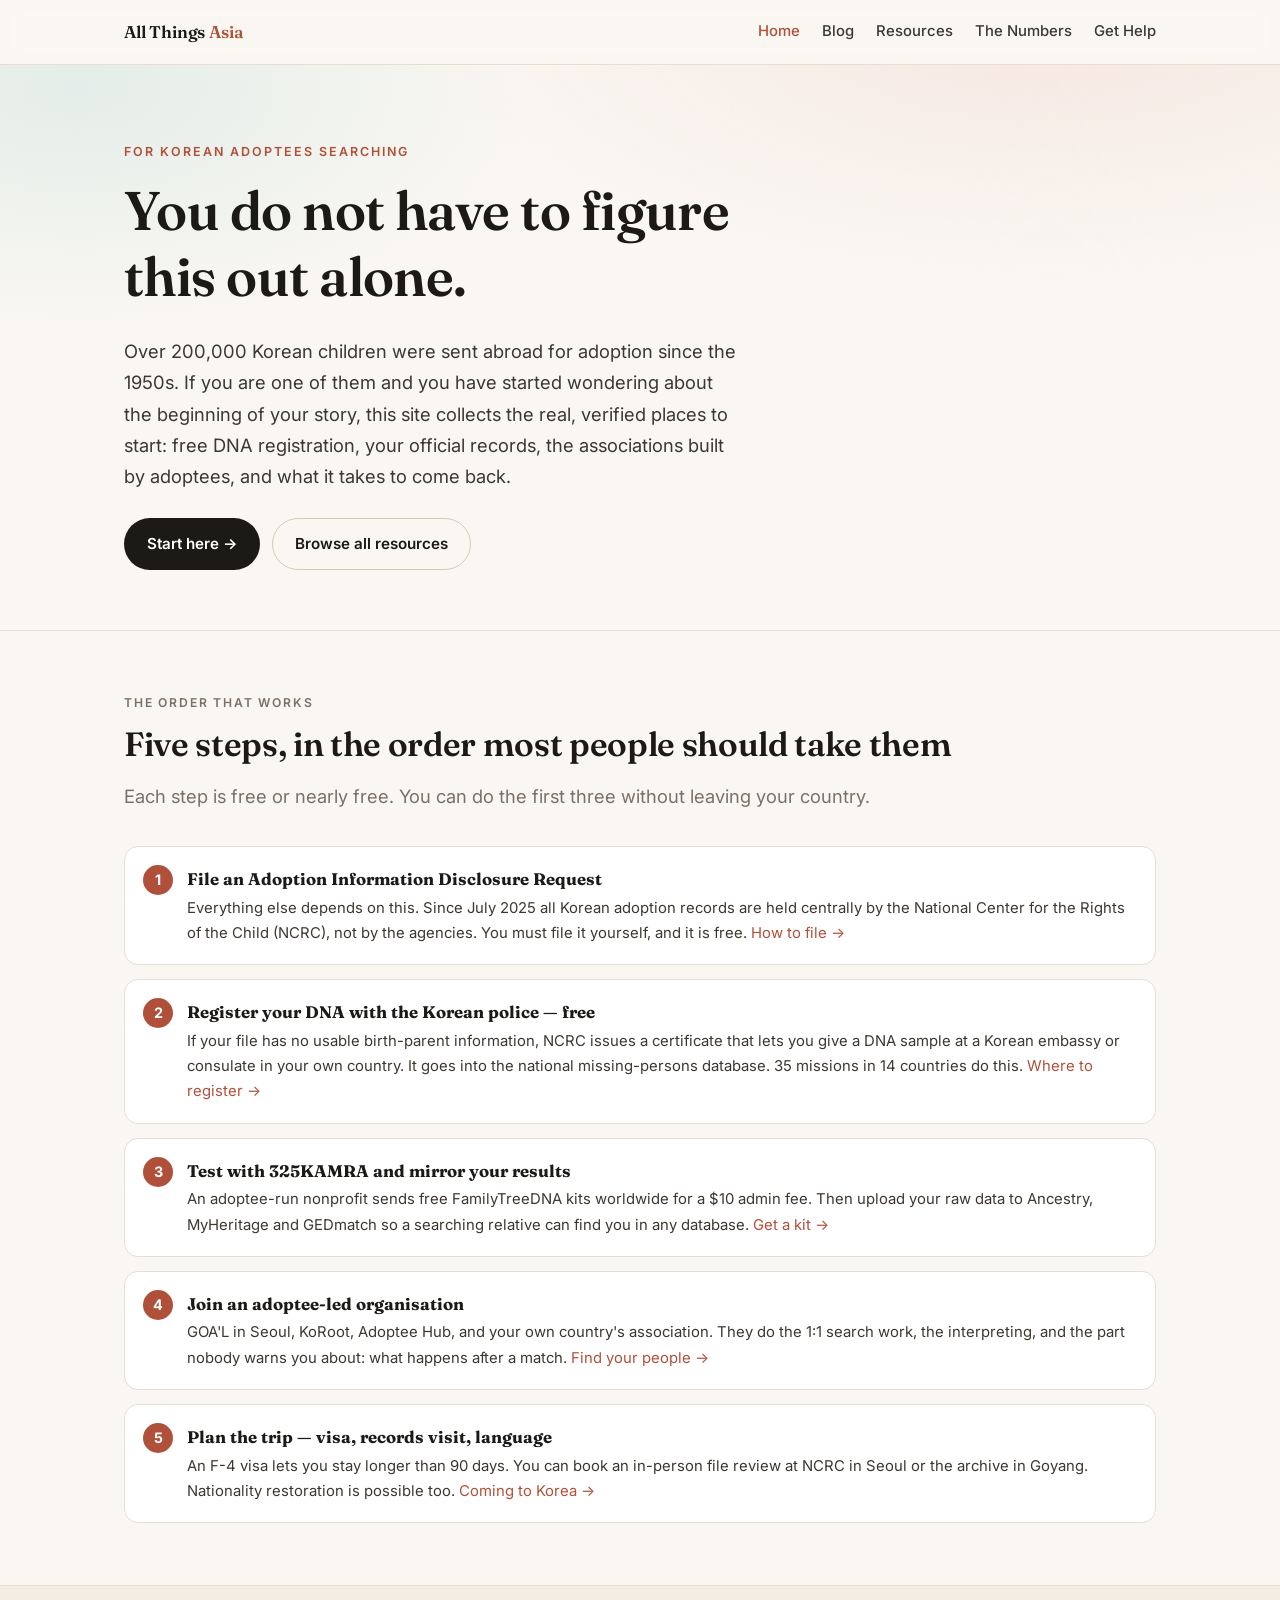
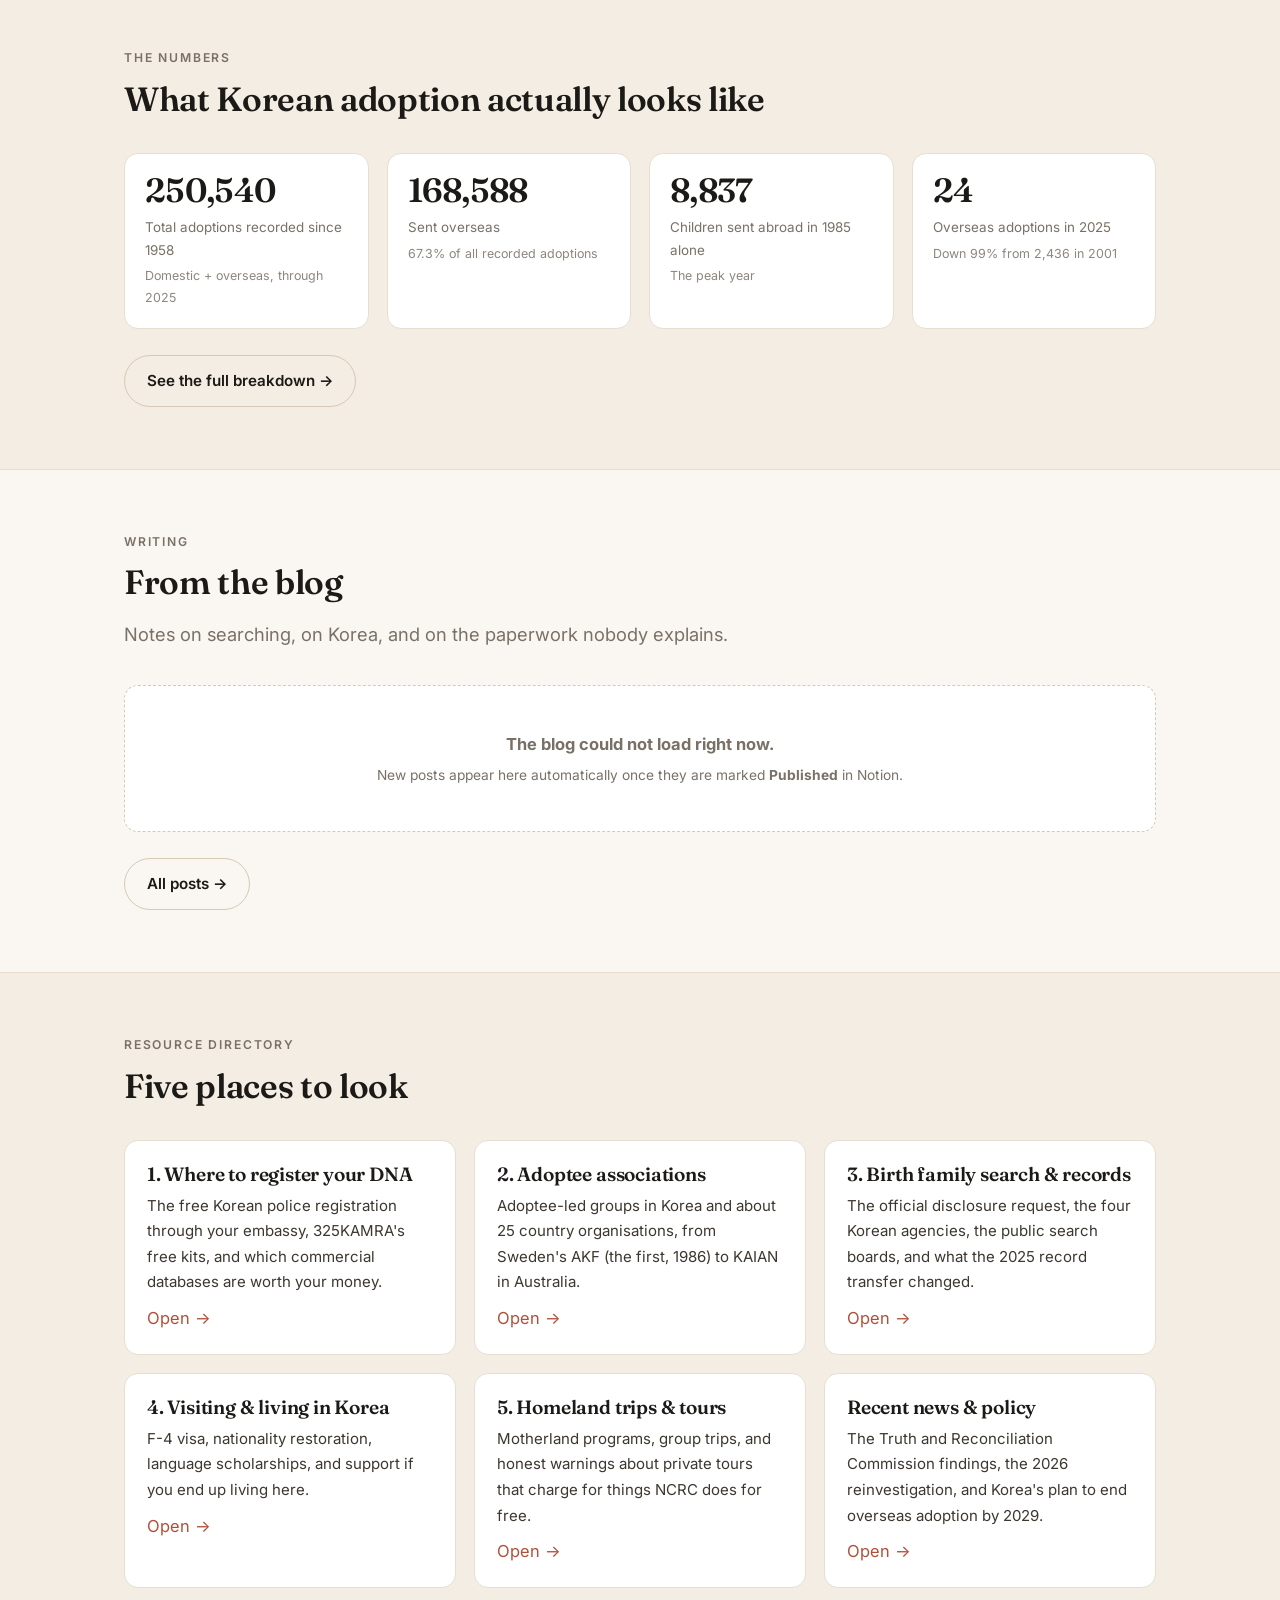
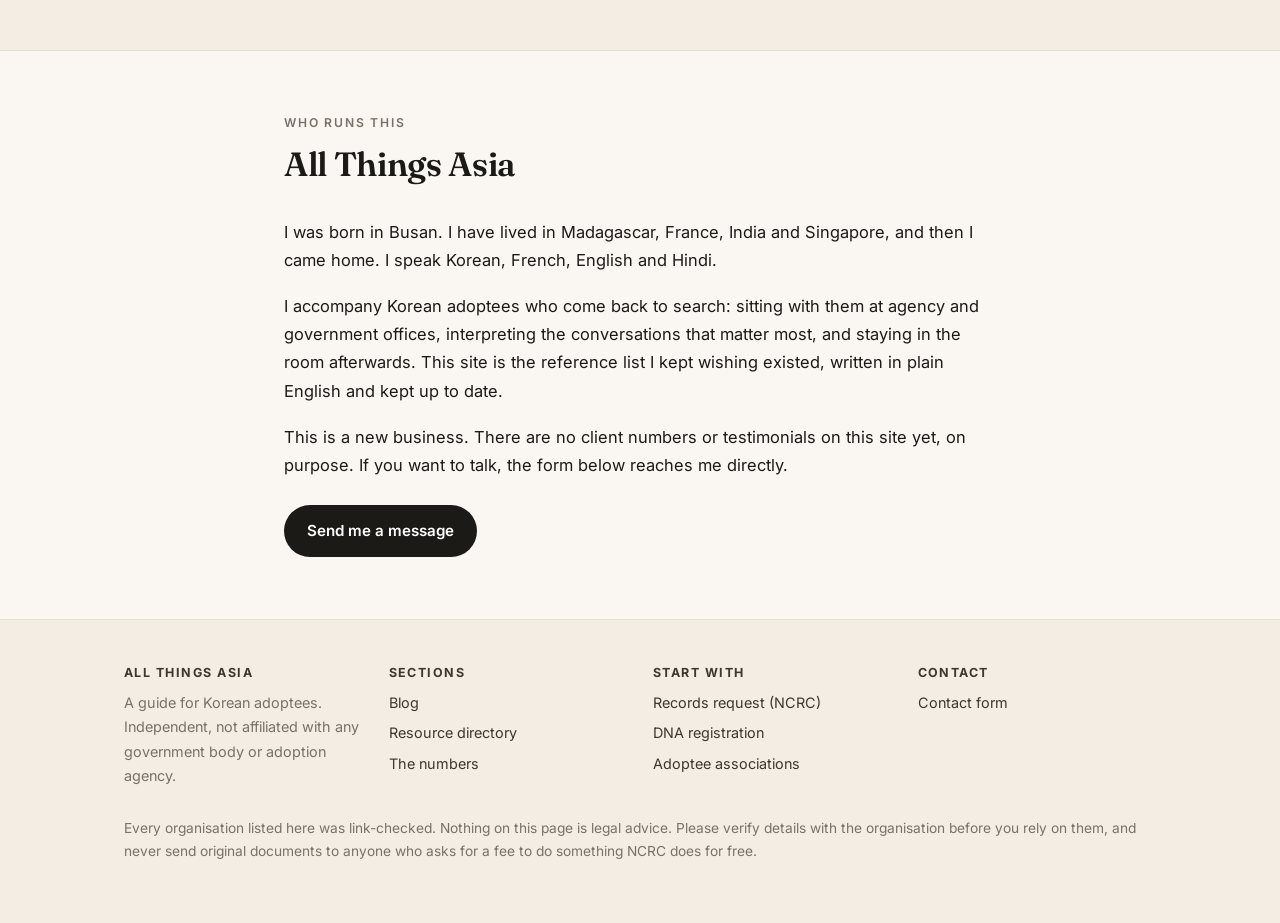
==== index.html @ e03f9c7b "All Things Asia: Notion-powered blog, resource directory, adoption statistics" ====
<!doctype html>
<html lang="en">
<head>
<meta charset="utf-8">
<meta name="viewport" content="width=device-width,initial-scale=1">
<title>All Things Asia — A Guide for Korean Adoptees</title>
<meta name="description" content="A practical, plain-English guide for Korean adoptees: where to register your DNA, which adoptee associations to join, how to request your adoption records, and what the numbers actually say.">
<meta property="og:title" content="All Things Asia — A Guide for Korean Adoptees">
<meta property="og:description" content="Where to register your DNA, adoptee associations worldwide, official records requests, and life in Korea.">
<meta property="og:type" content="website">
<link rel="preconnect" href="https://fonts.googleapis.com">
<link rel="preconnect" href="https://fonts.gstatic.com" crossorigin>
<link href="https://fonts.googleapis.com/css2?family=Fraunces:opsz,wght@9..144,400;9..144,600&family=Inter:wght@400;500;600;700&display=swap" rel="stylesheet">
<link rel="stylesheet" href="assets/site.css">
</head>
<body>

<header class="site">
  <div class="wrap bar">
    <a class="brand" href="index.html">All Things <span>Asia</span></a>
    <nav class="main">
      <a href="index.html" class="on">Home</a>
      <a href="blog.html">Blog</a>
      <a href="resources.html">Resources</a>
      <a href="stats.html">The Numbers</a>
      <a href="resources.html#help">Get Help</a>
    </nav>
  </div>
</header>

<div class="hero">
  <div class="wrap">
    <div class="kicker">For Korean adoptees searching</div>
    <h1>You do not have to figure<br>this out alone.</h1>
    <p class="lede">Over 200,000 Korean children were sent abroad for adoption since the 1950s. If you are one of them and you have started wondering about the beginning of your story, this site collects the real, verified places to start: free DNA registration, your official records, the associations built by adoptees, and what it takes to come back.</p>
    <div class="cta">
      <a class="btn btn-p" href="#start">Start here &rarr;</a>
      <a class="btn btn-s" href="resources.html">Browse all resources</a>
    </div>
  </div>
</div>

<section id="start">
  <div class="wrap">
    <div class="sechead">
      <div class="kicker">The order that works</div>
      <h2>Five steps, in the order most people should take them</h2>
      <p class="lede muted">Each step is free or nearly free. You can do the first three without leaving your country.</p>
    </div>
    <ol class="steps">
      <li>
        <b>File an Adoption Information Disclosure Request</b>
        <p>Everything else depends on this. Since July 2025 all Korean adoption records are held centrally by the National Center for the Rights of the Child (NCRC), not by the agencies. You must file it yourself, and it is free. <a href="resources.html#records">How to file &rarr;</a></p>
      </li>
      <li>
        <b>Register your DNA with the Korean police &mdash; free</b>
        <p>If your file has no usable birth-parent information, NCRC issues a certificate that lets you give a DNA sample at a Korean embassy or consulate in your own country. It goes into the national missing-persons database. 35 missions in 14 countries do this. <a href="resources.html#dna">Where to register &rarr;</a></p>
      </li>
      <li>
        <b>Test with 325KAMRA and mirror your results</b>
        <p>An adoptee-run nonprofit sends free FamilyTreeDNA kits worldwide for a $10 admin fee. Then upload your raw data to Ancestry, MyHeritage and GEDmatch so a searching relative can find you in any database. <a href="resources.html#dna">Get a kit &rarr;</a></p>
      </li>
      <li>
        <b>Join an adoptee-led organisation</b>
        <p>GOA'L in Seoul, KoRoot, Adoptee Hub, and your own country's association. They do the 1:1 search work, the interpreting, and the part nobody warns you about: what happens after a match. <a href="resources.html#orgs">Find your people &rarr;</a></p>
      </li>
      <li>
        <b>Plan the trip &mdash; visa, records visit, language</b>
        <p>An F-4 visa lets you stay longer than 90 days. You can book an in-person file review at NCRC in Seoul or the archive in Goyang. Nationality restoration is possible too. <a href="resources.html#korea">Coming to Korea &rarr;</a></p>
      </li>
    </ol>
  </div>
</section>

<section class="alt">
  <div class="wrap">
    <div class="sechead">
      <div class="kicker">The numbers</div>
      <h2>What Korean adoption actually looks like</h2>
    </div>
    <div class="grid g4">
      <div class="stat"><div class="n">250,540</div><div class="l">Total adoptions recorded since 1958</div><div class="s">Domestic + overseas, through 2025</div></div>
      <div class="stat"><div class="n">168,588</div><div class="l">Sent overseas</div><div class="s">67.3% of all recorded adoptions</div></div>
      <div class="stat"><div class="n">8,837</div><div class="l">Children sent abroad in 1985 alone</div><div class="s">The peak year</div></div>
      <div class="stat"><div class="n">24</div><div class="l">Overseas adoptions in 2025</div><div class="s">Down 99% from 2,436 in 2001</div></div>
    </div>
    <div class="cta"><a class="btn btn-s" href="stats.html">See the full breakdown &rarr;</a></div>
  </div>
</section>

<section>
  <div class="wrap">
    <div class="sechead">
      <div class="kicker">Writing</div>
      <h2>From the blog</h2>
      <p class="lede muted">Notes on searching, on Korea, and on the paperwork nobody explains.</p>
    </div>
    <div id="latest" class="posts">
      <div class="post-card"><div class="body"><div class="skel" style="width:40%"></div><div class="skel" style="width:90%;height:22px"></div><div class="skel" style="width:100%"></div><div class="skel" style="width:70%"></div></div></div>
      <div class="post-card"><div class="body"><div class="skel" style="width:40%"></div><div class="skel" style="width:90%;height:22px"></div><div class="skel" style="width:100%"></div><div class="skel" style="width:70%"></div></div></div>
      <div class="post-card"><div class="body"><div class="skel" style="width:40%"></div><div class="skel" style="width:90%;height:22px"></div><div class="skel" style="width:100%"></div><div class="skel" style="width:70%"></div></div></div>
    </div>
    <div class="cta"><a class="btn btn-s" href="blog.html">All posts &rarr;</a></div>
  </div>
</section>

<section class="alt">
  <div class="wrap">
    <div class="sechead">
      <div class="kicker">Resource directory</div>
      <h2>Five places to look</h2>
    </div>
    <div class="grid g3">
      <div class="card">
        <h3>1. Where to register your DNA</h3>
        <p>The free Korean police registration through your embassy, 325KAMRA's free kits, and which commercial databases are worth your money.</p>
        <a class="go" href="resources.html#dna">Open &rarr;</a>
      </div>
      <div class="card">
        <h3>2. Adoptee associations</h3>
        <p>Adoptee-led groups in Korea and about 25 country organisations, from Sweden's AKF (the first, 1986) to KAIAN in Australia.</p>
        <a class="go" href="resources.html#orgs">Open &rarr;</a>
      </div>
      <div class="card">
        <h3>3. Birth family search &amp; records</h3>
        <p>The official disclosure request, the four Korean agencies, the public search boards, and what the 2025 record transfer changed.</p>
        <a class="go" href="resources.html#records">Open &rarr;</a>
      </div>
      <div class="card">
        <h3>4. Visiting &amp; living in Korea</h3>
        <p>F-4 visa, nationality restoration, language scholarships, and support if you end up living here.</p>
        <a class="go" href="resources.html#korea">Open &rarr;</a>
      </div>
      <div class="card">
        <h3>5. Homeland trips &amp; tours</h3>
        <p>Motherland programs, group trips, and honest warnings about private tours that charge for things NCRC does for free.</p>
        <a class="go" href="resources.html#trips">Open &rarr;</a>
      </div>
      <div class="card">
        <h3>Recent news &amp; policy</h3>
        <p>The Truth and Reconciliation Commission findings, the 2026 reinvestigation, and Korea's plan to end overseas adoption by 2029.</p>
        <a class="go" href="stats.html#policy">Open &rarr;</a>
      </div>
    </div>
  </div>
</section>

<section id="about">
  <div class="wrap narrow">
    <div class="sechead">
      <div class="kicker">Who runs this</div>
      <h2>All Things Asia</h2>
    </div>
    <p>I was born in Busan. I have lived in Madagascar, France, India and Singapore, and then I came home. I speak Korean, French, English and Hindi.</p>
    <p>I accompany Korean adoptees who come back to search: sitting with them at agency and government offices, interpreting the conversations that matter most, and staying in the room afterwards. This site is the reference list I kept wishing existed, written in plain English and kept up to date.</p>
    <p>This is a new business. There are no client numbers or testimonials on this site yet, on purpose. If you want to talk, the form below reaches me directly.</p>
    <div class="cta">
      <a class="btn btn-p" href="https://forms.gle/z9WPkE3ZgyWG4sxg8" target="_blank" rel="noopener">Send me a message</a>
    </div>
  </div>
</section>

<footer class="site">
  <div class="wrap">
    <div class="cols">
      <div>
        <h4>All Things Asia</h4>
        <p style="margin:0">A guide for Korean adoptees. Independent, not affiliated with any government body or adoption agency.</p>
      </div>
      <div>
        <h4>Sections</h4>
        <ul>
          <li><a href="blog.html">Blog</a></li>
          <li><a href="resources.html">Resource directory</a></li>
          <li><a href="stats.html">The numbers</a></li>
        </ul>
      </div>
      <div>
        <h4>Start with</h4>
        <ul>
          <li><a href="resources.html#records">Records request (NCRC)</a></li>
          <li><a href="resources.html#dna">DNA registration</a></li>
          <li><a href="resources.html#orgs">Adoptee associations</a></li>
        </ul>
      </div>
      <div>
        <h4>Contact</h4>
        <ul><li><a href="https://forms.gle/z9WPkE3ZgyWG4sxg8" target="_blank" rel="noopener">Contact form</a></li></ul>
      </div>
    </div>
    <p class="small" style="margin:0">Every organisation listed here was link-checked. Nothing on this page is legal advice. Please verify details with the organisation before you rely on them, and never send original documents to anyone who asks for a fee to do something NCRC does for free.</p>
  </div>
</footer>

<script src="assets/site.js"></script>
<script>ATA.renderLatest('#latest', 3);</script>
</body>
</html>
---- assets/site.css ----
/* All Things Asia — Korean Adoptee Hub */
:root{
  --ink:#1c1a17; --ink-2:#3d372f; --muted:#7a7166;
  --paper:#faf7f2; --paper-2:#f3ede3; --card:#ffffff;
  --line:#e7ded0; --line-2:#d6c9b4;
  --accent:#b0503a; --accent-soft:#f6e7e1;
  --green:#2f5d50; --green-soft:#e4ede9;
  --radius:14px;
  --serif:"Fraunces",Georgia,"Times New Roman",serif;
  --sans:"Inter",-apple-system,BlinkMacSystemFont,"Segoe UI",Roboto,sans-serif;
}
*{box-sizing:border-box}
html{scroll-behavior:smooth}
body{
  margin:0;background:var(--paper);color:var(--ink);
  font-family:var(--sans);font-size:16.5px;line-height:1.7;
  -webkit-font-smoothing:antialiased;
}
a{color:var(--accent);text-decoration:none}
a:hover{text-decoration:underline}
img{max-width:100%;display:block}
.wrap{max-width:1080px;margin:0 auto;padding:0 24px}
.narrow{max-width:760px}

h1,h2,h3,h4{font-family:var(--serif);font-weight:600;line-height:1.2;margin:0 0 .5em;letter-spacing:-.01em}
h1{font-size:clamp(2.1rem,5vw,3.4rem)}
h2{font-size:clamp(1.5rem,3vw,2.1rem)}
h3{font-size:1.2rem}
p{margin:0 0 1.1em}
.lede{font-size:1.15rem;color:var(--ink-2)}
.muted{color:var(--muted)}
.small{font-size:.86rem}
.center{text-align:center}

/* ---------- header ---------- */
header.site{
  position:sticky;top:0;z-index:50;
  background:rgba(250,247,242,.88);backdrop-filter:blur(10px);
  border-bottom:1px solid var(--line);
}
header.site .bar{display:flex;align-items:center;gap:28px;height:64px}
.brand{font-family:var(--serif);font-weight:600;font-size:1.06rem;color:var(--ink);letter-spacing:-.01em;white-space:nowrap}
.brand:hover{text-decoration:none}
.brand span{color:var(--accent)}
nav.main{margin-left:auto;display:flex;gap:22px;flex-wrap:wrap}
nav.main a{color:var(--ink-2);font-size:.93rem;font-weight:500}
nav.main a.on{color:var(--accent)}
.navtoggle{display:none}

/* ---------- hero ---------- */
.hero{padding:76px 0 60px;border-bottom:1px solid var(--line);background:
  radial-gradient(1000px 420px at 82% -8%, var(--accent-soft) 0%, transparent 62%),
  radial-gradient(760px 400px at 6% 4%, var(--green-soft) 0%, transparent 60%);}
.hero .kicker{font-size:.78rem;letter-spacing:.16em;text-transform:uppercase;color:var(--accent);font-weight:600;margin-bottom:16px}
.hero p.lede{max-width:620px}
.cta{display:flex;gap:12px;flex-wrap:wrap;margin-top:26px}
.btn{display:inline-block;padding:12px 22px;border-radius:999px;font-weight:600;font-size:.95rem;border:1px solid transparent;cursor:pointer}
.btn-p{background:var(--ink);color:#fff}
.btn-p:hover{background:var(--accent);text-decoration:none}
.btn-s{background:transparent;color:var(--ink);border-color:var(--line-2)}
.btn-s:hover{border-color:var(--ink);text-decoration:none}

/* ---------- sections ---------- */
section{padding:62px 0}
section.alt{background:var(--paper-2);border-top:1px solid var(--line);border-bottom:1px solid var(--line)}
.sechead{margin-bottom:34px}
.sechead .kicker{font-size:.76rem;letter-spacing:.15em;text-transform:uppercase;color:var(--muted);font-weight:600;margin-bottom:10px}

/* ---------- grid + cards ---------- */
.grid{display:grid;gap:18px}
.g2{grid-template-columns:repeat(auto-fit,minmax(300px,1fr))}
.g3{grid-template-columns:repeat(auto-fit,minmax(250px,1fr))}
.g4{grid-template-columns:repeat(auto-fit,minmax(200px,1fr))}
.card{background:var(--card);border:1px solid var(--line);border-radius:var(--radius);padding:22px}
.card h3{margin-bottom:.35em}
.card p{margin-bottom:.6em;font-size:.94rem;color:var(--ink-2)}
.card p:last-child{margin-bottom:0}

/* stat tiles */
.stat{background:var(--card);border:1px solid var(--line);border-radius:var(--radius);padding:20px}
.stat .n{font-family:var(--serif);font-size:2.1rem;font-weight:600;line-height:1;letter-spacing:-.02em}
.stat .l{font-size:.84rem;color:var(--muted);margin-top:8px}
.stat .s{font-size:.78rem;color:var(--muted);margin-top:4px;opacity:.85}

/* step list */
ol.steps{list-style:none;counter-reset:s;padding:0;margin:0;display:grid;gap:14px}
ol.steps li{counter-increment:s;position:relative;padding:18px 20px 18px 62px;background:var(--card);border:1px solid var(--line);border-radius:var(--radius)}
ol.steps li::before{
  content:counter(s);position:absolute;left:18px;top:18px;width:30px;height:30px;border-radius:50%;
  background:var(--accent);color:#fff;font-weight:700;font-size:.9rem;display:grid;place-items:center;font-family:var(--sans)
}
ol.steps b{display:block;font-family:var(--serif);font-size:1.05rem;margin-bottom:2px}
ol.steps p{font-size:.93rem;margin:0;color:var(--ink-2)}

/* ---------- resource entries ---------- */
.res{border:1px solid var(--line);border-radius:var(--radius);background:var(--card);padding:20px 22px;margin-bottom:14px}
.res .top{display:flex;align-items:baseline;gap:10px;flex-wrap:wrap;margin-bottom:6px}
.res .name{font-family:var(--serif);font-size:1.13rem;font-weight:600}
.res .kr{font-size:.85rem;color:var(--muted)}
.res p{font-size:.94rem;margin:0 0 10px;color:var(--ink-2)}
.res .meta{display:flex;gap:8px;flex-wrap:wrap;align-items:center}
.tag{display:inline-block;font-size:.73rem;font-weight:600;letter-spacing:.03em;padding:3px 10px;border-radius:999px;background:var(--paper-2);color:var(--ink-2);border:1px solid var(--line)}
.tag.free{background:var(--green-soft);color:var(--green);border-color:#cadbd4}
.tag.paid{background:#fdf3e3;color:#8a5a18;border-color:#f0dcb8}
.tag.official{background:#e8eefb;color:#2b4a86;border-color:#cddaf2}
.res a.go{font-size:.88rem;font-weight:600}
.note{background:var(--accent-soft);border-left:3px solid var(--accent);border-radius:8px;padding:14px 18px;font-size:.92rem;margin:0 0 22px}
.note b{font-family:var(--serif)}

/* anchor nav */
.anchors{display:flex;gap:10px;flex-wrap:wrap;margin:26px 0 0}
.anchors a{font-size:.88rem;font-weight:600;padding:8px 15px;border:1px solid var(--line-2);border-radius:999px;color:var(--ink-2);background:var(--card)}
.anchors a:hover{border-color:var(--ink);text-decoration:none}

/* ---------- blog ---------- */
.posts{display:grid;gap:20px;grid-template-columns:repeat(auto-fill,minmax(300px,1fr))}
.post-card{background:var(--card);border:1px solid var(--line);border-radius:var(--radius);overflow:hidden;display:flex;flex-direction:column}
.post-card .thumb{aspect-ratio:16/9;background:var(--paper-2) center/cover no-repeat}
.post-card .body{padding:20px;display:flex;flex-direction:column;flex:1}
.post-card .cat{font-size:.72rem;letter-spacing:.11em;text-transform:uppercase;color:var(--accent);font-weight:700;margin-bottom:8px}
.post-card h3{font-size:1.16rem;margin-bottom:.4em}
.post-card h3 a{color:var(--ink)}
.post-card .ex{font-size:.92rem;color:var(--ink-2);flex:1}
.post-card .date{font-size:.8rem;color:var(--muted);margin-top:14px}
.empty{border:1px dashed var(--line-2);border-radius:var(--radius);padding:44px 28px;text-align:center;color:var(--muted);background:var(--card)}
.filters{display:flex;gap:9px;flex-wrap:wrap;margin-bottom:28px}
.filters button{font:inherit;font-size:.87rem;font-weight:600;padding:7px 15px;border-radius:999px;border:1px solid var(--line-2);background:var(--card);color:var(--ink-2);cursor:pointer}
.filters button.on{background:var(--ink);color:#fff;border-color:var(--ink)}

/* article */
article.post{padding:52px 0 70px}
article.post .ph{margin-bottom:34px}
article.post h1{margin-bottom:.3em}
article.post .pmeta{font-size:.9rem;color:var(--muted)}
.prose{font-size:1.06rem;line-height:1.82}
.prose h2{margin-top:2em;font-size:1.6rem}
.prose h3{margin-top:1.7em;font-size:1.22rem}
.prose ul,.prose ol{padding-left:1.3em;margin:0 0 1.1em}
.prose li{margin-bottom:.4em}
.prose blockquote{margin:1.6em 0;padding:4px 0 4px 20px;border-left:3px solid var(--accent);color:var(--ink-2);font-style:italic}
.prose img{border-radius:var(--radius);margin:1.6em 0}
.prose hr{border:0;border-top:1px solid var(--line);margin:2.2em 0}
.prose pre{background:#1c1a17;color:#f5efe6;padding:16px 18px;border-radius:10px;overflow-x:auto;font-size:.88rem}
.prose code{background:var(--paper-2);padding:2px 6px;border-radius:5px;font-size:.9em}
.prose pre code{background:none;padding:0}
.prose .callout{display:flex;gap:12px;background:var(--paper-2);border:1px solid var(--line);border-radius:10px;padding:16px 18px;margin:1.4em 0;font-size:.98rem}
.prose .todo{list-style:none;padding-left:0}
.skel{height:16px;border-radius:6px;background:linear-gradient(90deg,var(--paper-2),#fff,var(--paper-2));background-size:200% 100%;animation:sh 1.3s infinite;margin-bottom:10px}
@keyframes sh{0%{background-position:200% 0}100%{background-position:-200% 0}}

/* ---------- chart ---------- */
.chartbox{background:var(--card);border:1px solid var(--line);border-radius:var(--radius);padding:24px;margin-bottom:20px}
.chartbox h3{margin-bottom:.2em}
.chartbox .cap{font-size:.84rem;color:var(--muted);margin-bottom:16px}
table.data{width:100%;border-collapse:collapse;font-size:.88rem}
table.data th,table.data td{padding:8px 10px;border-bottom:1px solid var(--line);text-align:right}
table.data th:first-child,table.data td:first-child{text-align:left}
table.data thead th{font-size:.76rem;letter-spacing:.06em;text-transform:uppercase;color:var(--muted);font-weight:600}
.tscroll{overflow-x:auto}

/* ---------- footer ---------- */
footer.site{border-top:1px solid var(--line);padding:46px 0 60px;background:var(--paper-2);font-size:.9rem;color:var(--muted)}
footer.site .cols{display:grid;gap:26px;grid-template-columns:repeat(auto-fit,minmax(200px,1fr));margin-bottom:28px}
footer.site h4{font-size:.78rem;letter-spacing:.12em;text-transform:uppercase;color:var(--ink-2);margin-bottom:10px;font-family:var(--sans);font-weight:700}
footer.site ul{list-style:none;padding:0;margin:0}
footer.site li{margin-bottom:6px}
footer.site a{color:var(--ink-2)}

@media(max-width:720px){
  body{font-size:16px}
  nav.main{gap:14px}
  nav.main a{font-size:.86rem}
  .hero{padding:52px 0 44px}
  section{padding:46px 0}
}
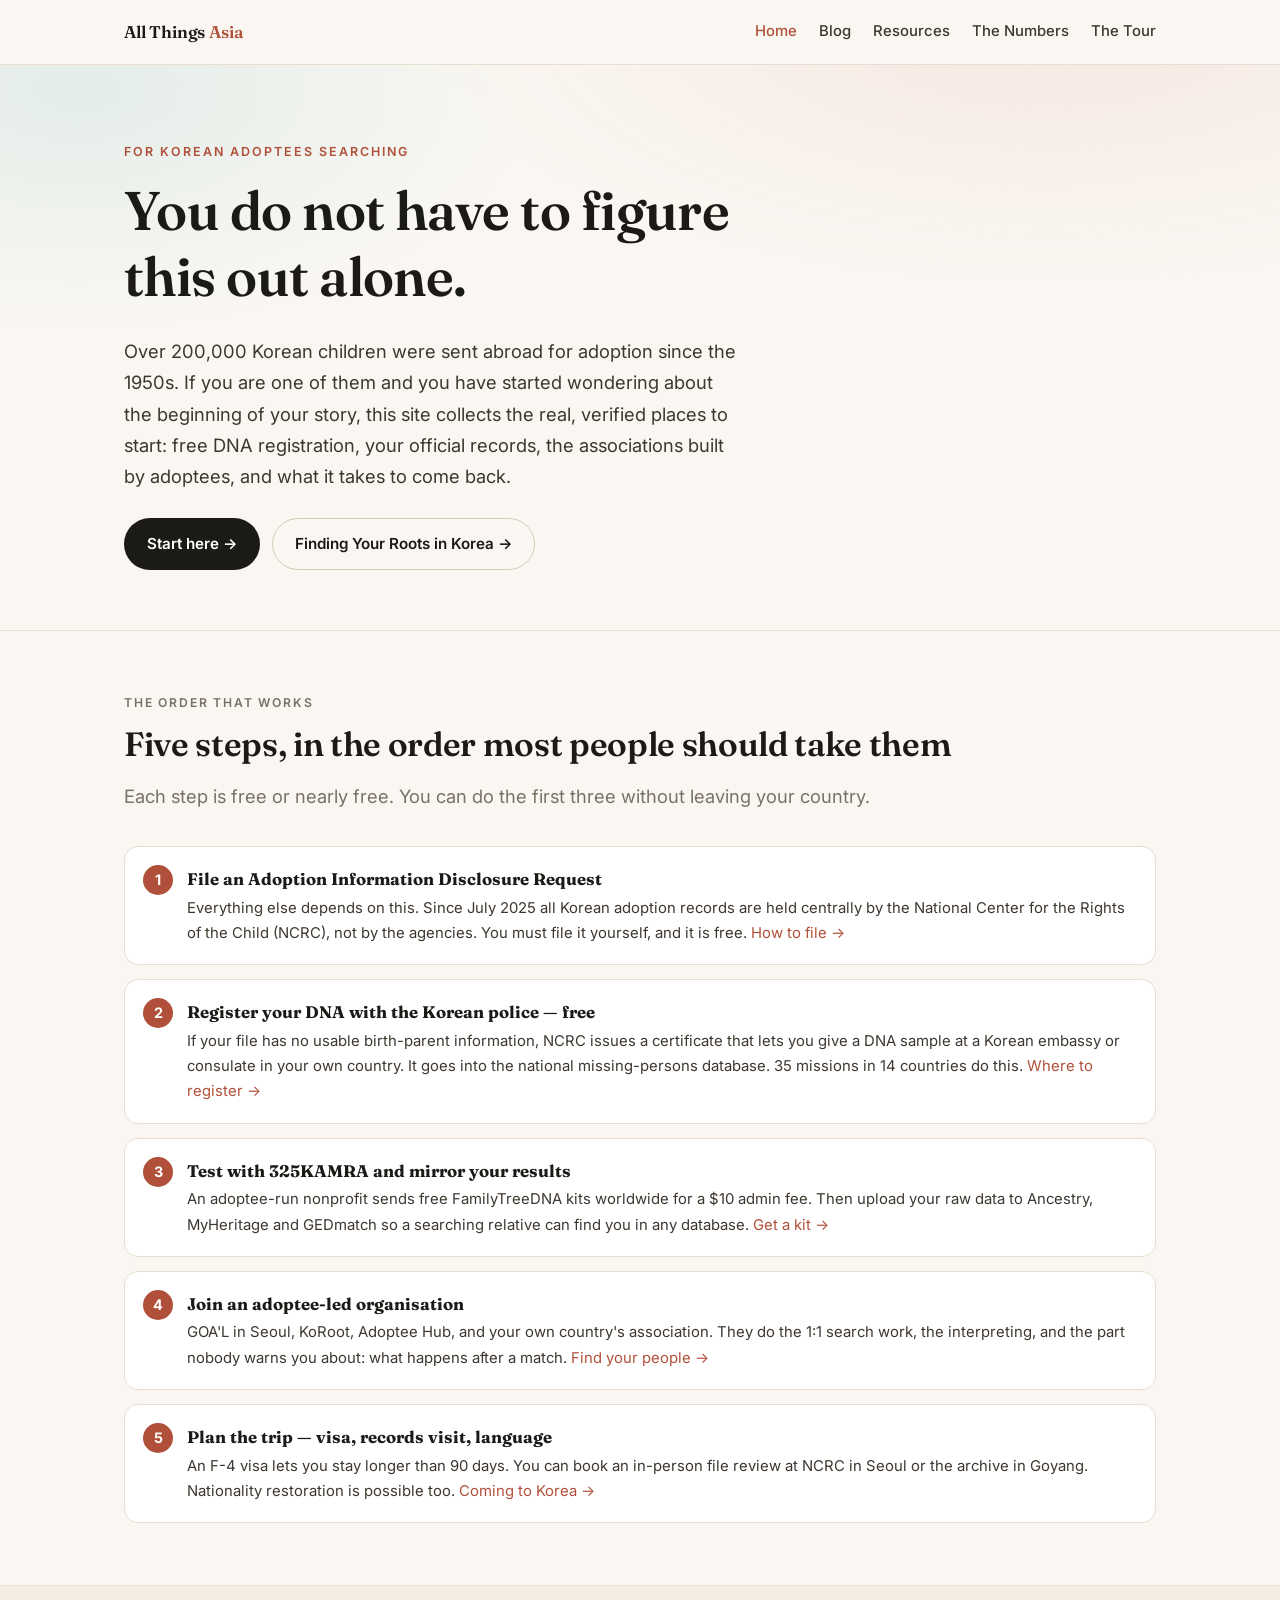
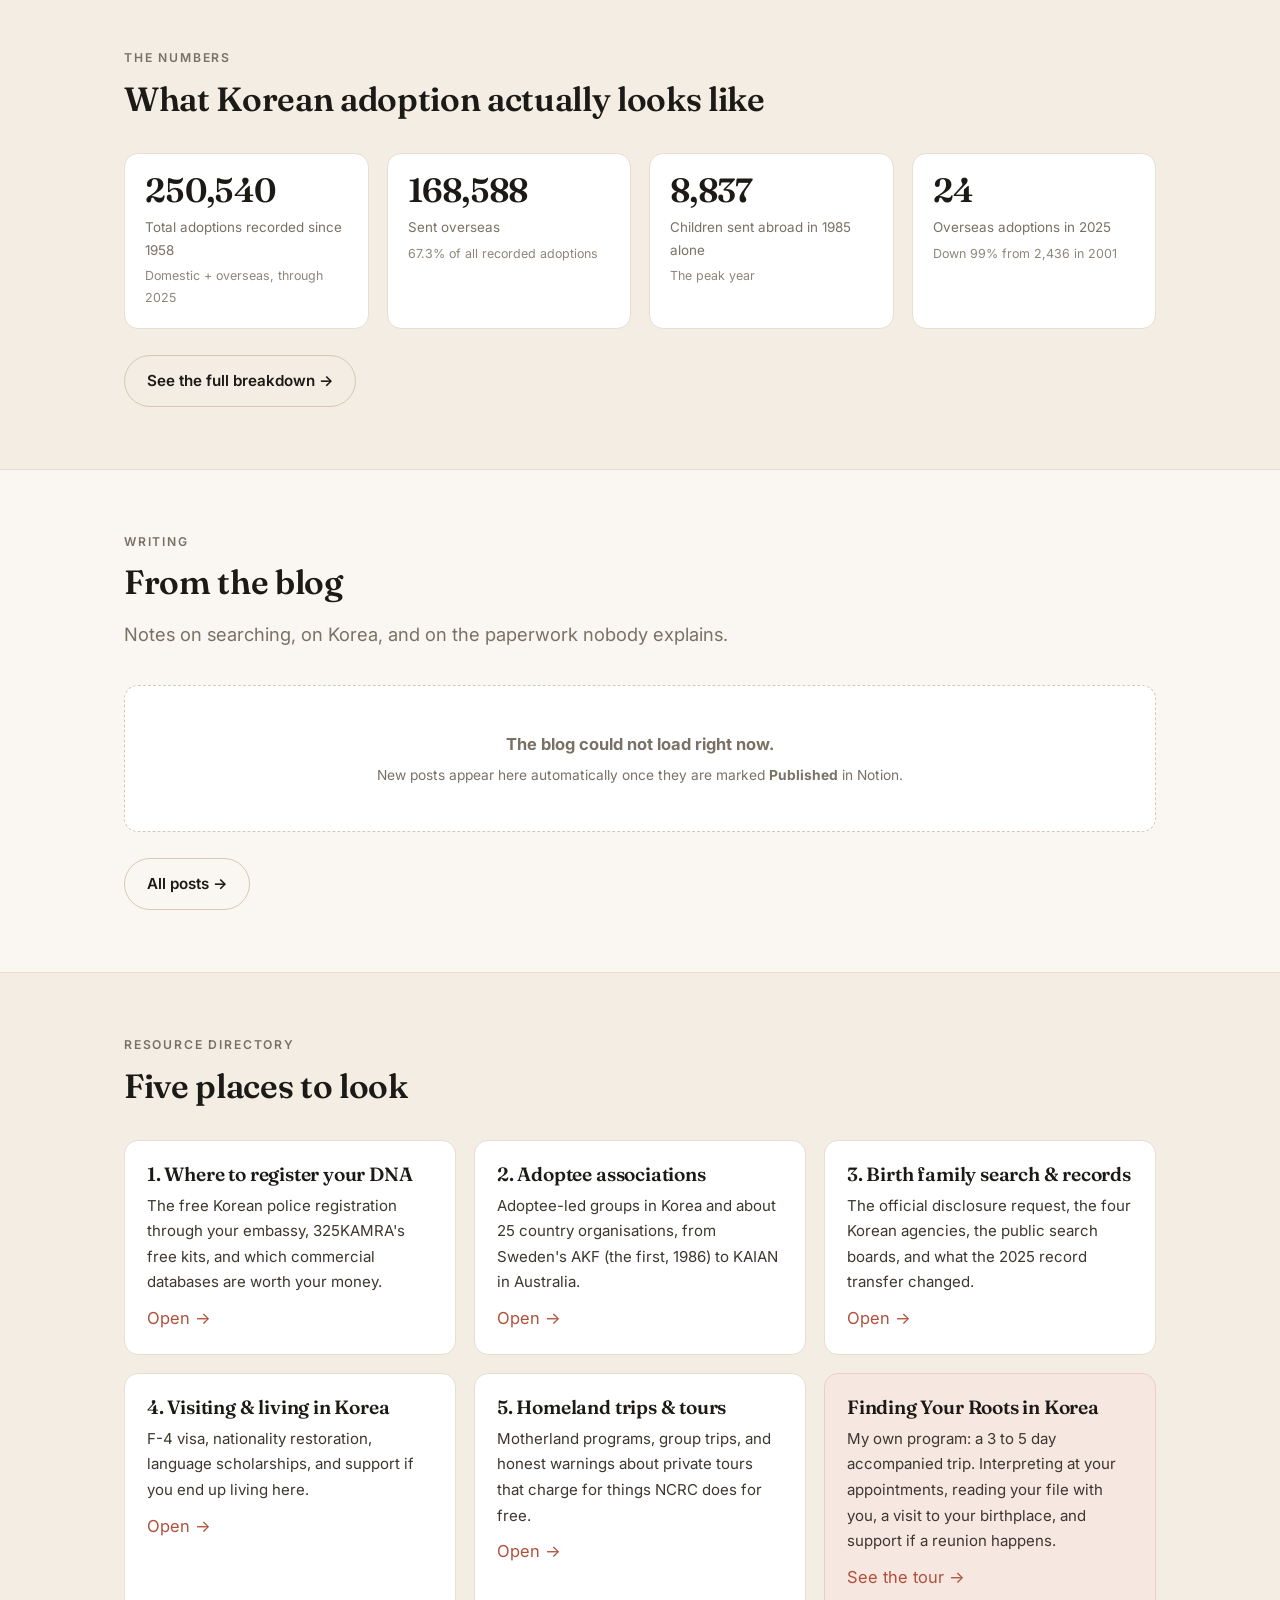
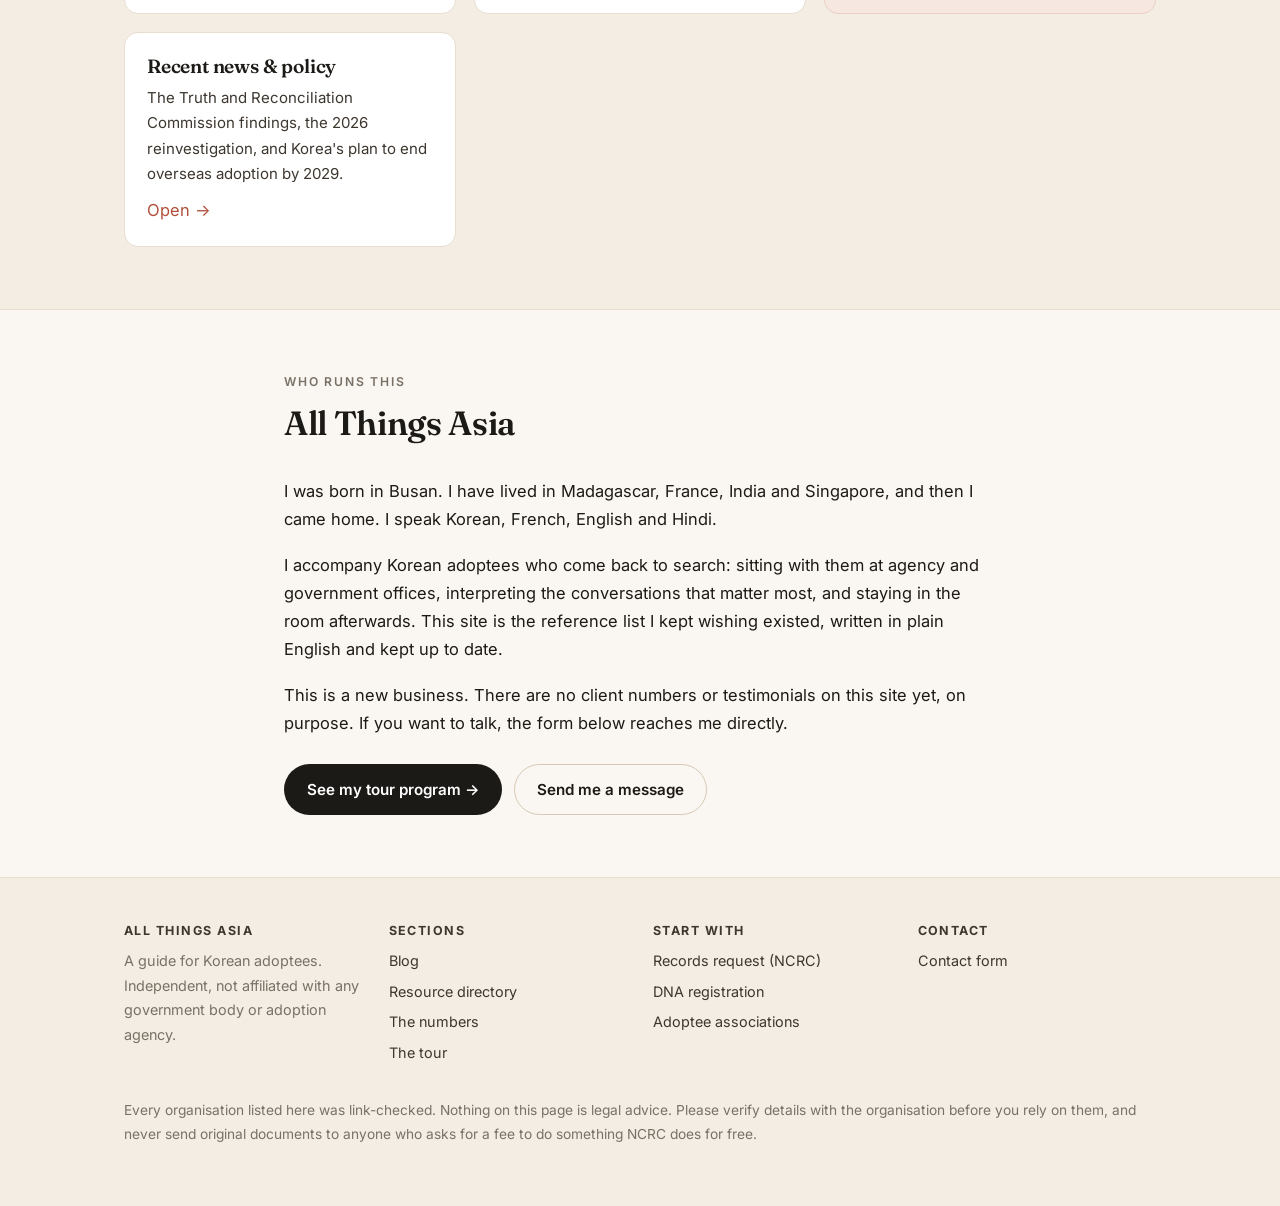
==== commit fcc2e1ba: "Add Finding Your Roots in Korea tour page; replace Get Help nav" ====
--- a/index.html
+++ b/index.html
@@ -23,7 +23,7 @@
       <a href="blog.html">Blog</a>
       <a href="resources.html">Resources</a>
       <a href="stats.html">The Numbers</a>
-      <a href="resources.html#help">Get Help</a>
+      <a href="tour.html">The Tour</a>
     </nav>
   </div>
 </header>
@@ -35,7 +35,7 @@
     <p class="lede">Over 200,000 Korean children were sent abroad for adoption since the 1950s. If you are one of them and you have started wondering about the beginning of your story, this site collects the real, verified places to start: free DNA registration, your official records, the associations built by adoptees, and what it takes to come back.</p>
     <div class="cta">
       <a class="btn btn-p" href="#start">Start here &rarr;</a>
-      <a class="btn btn-s" href="resources.html">Browse all resources</a>
+      <a class="btn btn-s" href="tour.html">Finding Your Roots in Korea &rarr;</a>
     </div>
   </div>
 </div>
@@ -136,6 +136,11 @@
         <p>Motherland programs, group trips, and honest warnings about private tours that charge for things NCRC does for free.</p>
         <a class="go" href="resources.html#trips">Open &rarr;</a>
       </div>
+      <div class="card" style="background:var(--accent-soft);border-color:#eccfc4">
+        <h3>Finding Your Roots in Korea</h3>
+        <p>My own program: a 3 to 5 day accompanied trip. Interpreting at your appointments, reading your file with you, a visit to your birthplace, and support if a reunion happens.</p>
+        <a class="go" href="tour.html">See the tour &rarr;</a>
+      </div>
       <div class="card">
         <h3>Recent news &amp; policy</h3>
         <p>The Truth and Reconciliation Commission findings, the 2026 reinvestigation, and Korea's plan to end overseas adoption by 2029.</p>
@@ -155,7 +160,8 @@
     <p>I accompany Korean adoptees who come back to search: sitting with them at agency and government offices, interpreting the conversations that matter most, and staying in the room afterwards. This site is the reference list I kept wishing existed, written in plain English and kept up to date.</p>
     <p>This is a new business. There are no client numbers or testimonials on this site yet, on purpose. If you want to talk, the form below reaches me directly.</p>
     <div class="cta">
-      <a class="btn btn-p" href="https://forms.gle/z9WPkE3ZgyWG4sxg8" target="_blank" rel="noopener">Send me a message</a>
+      <a class="btn btn-p" href="tour.html">See my tour program &rarr;</a>
+      <a class="btn btn-s" href="https://forms.gle/z9WPkE3ZgyWG4sxg8" target="_blank" rel="noopener">Send me a message</a>
     </div>
   </div>
 </section>
@@ -172,7 +178,7 @@
         <ul>
           <li><a href="blog.html">Blog</a></li>
           <li><a href="resources.html">Resource directory</a></li>
-          <li><a href="stats.html">The numbers</a></li>
+          <li><a href="stats.html">The numbers</a></li><li><a href="tour.html">The tour</a></li>
         </ul>
       </div>
       <div>
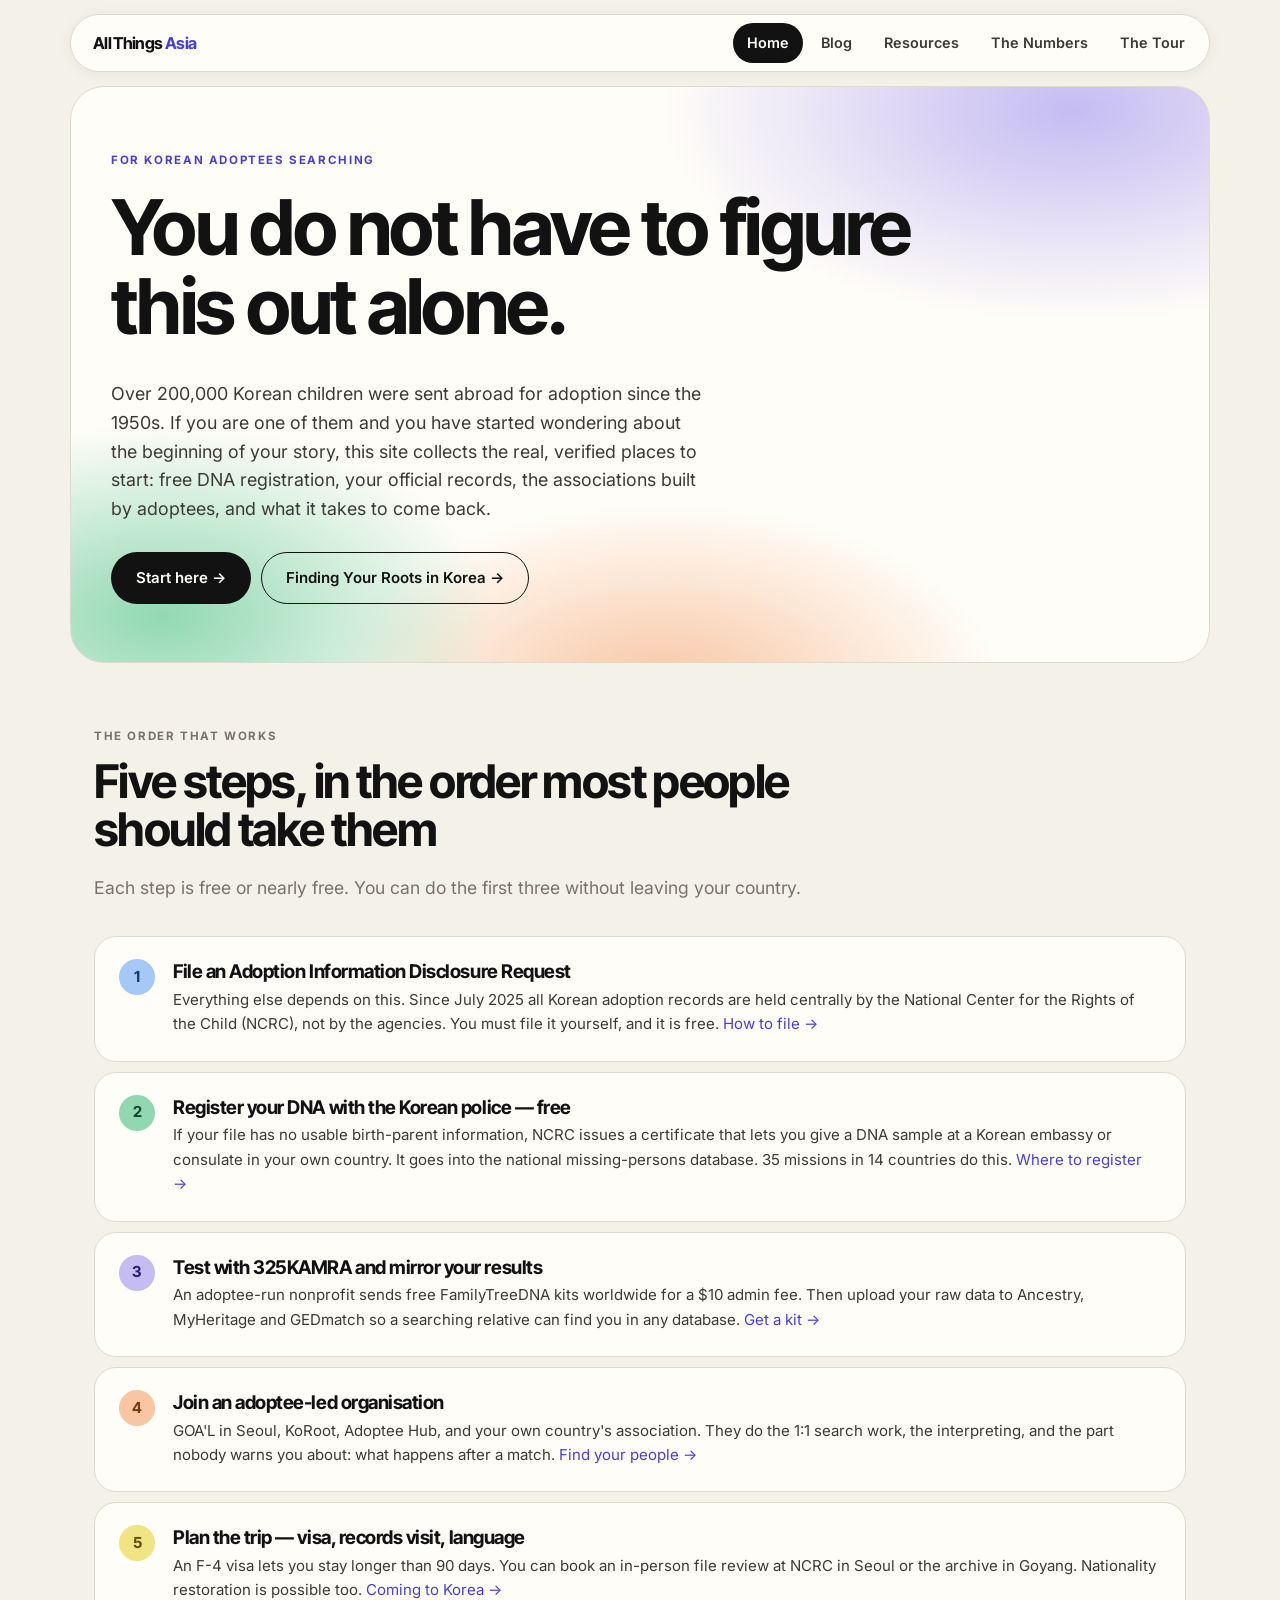
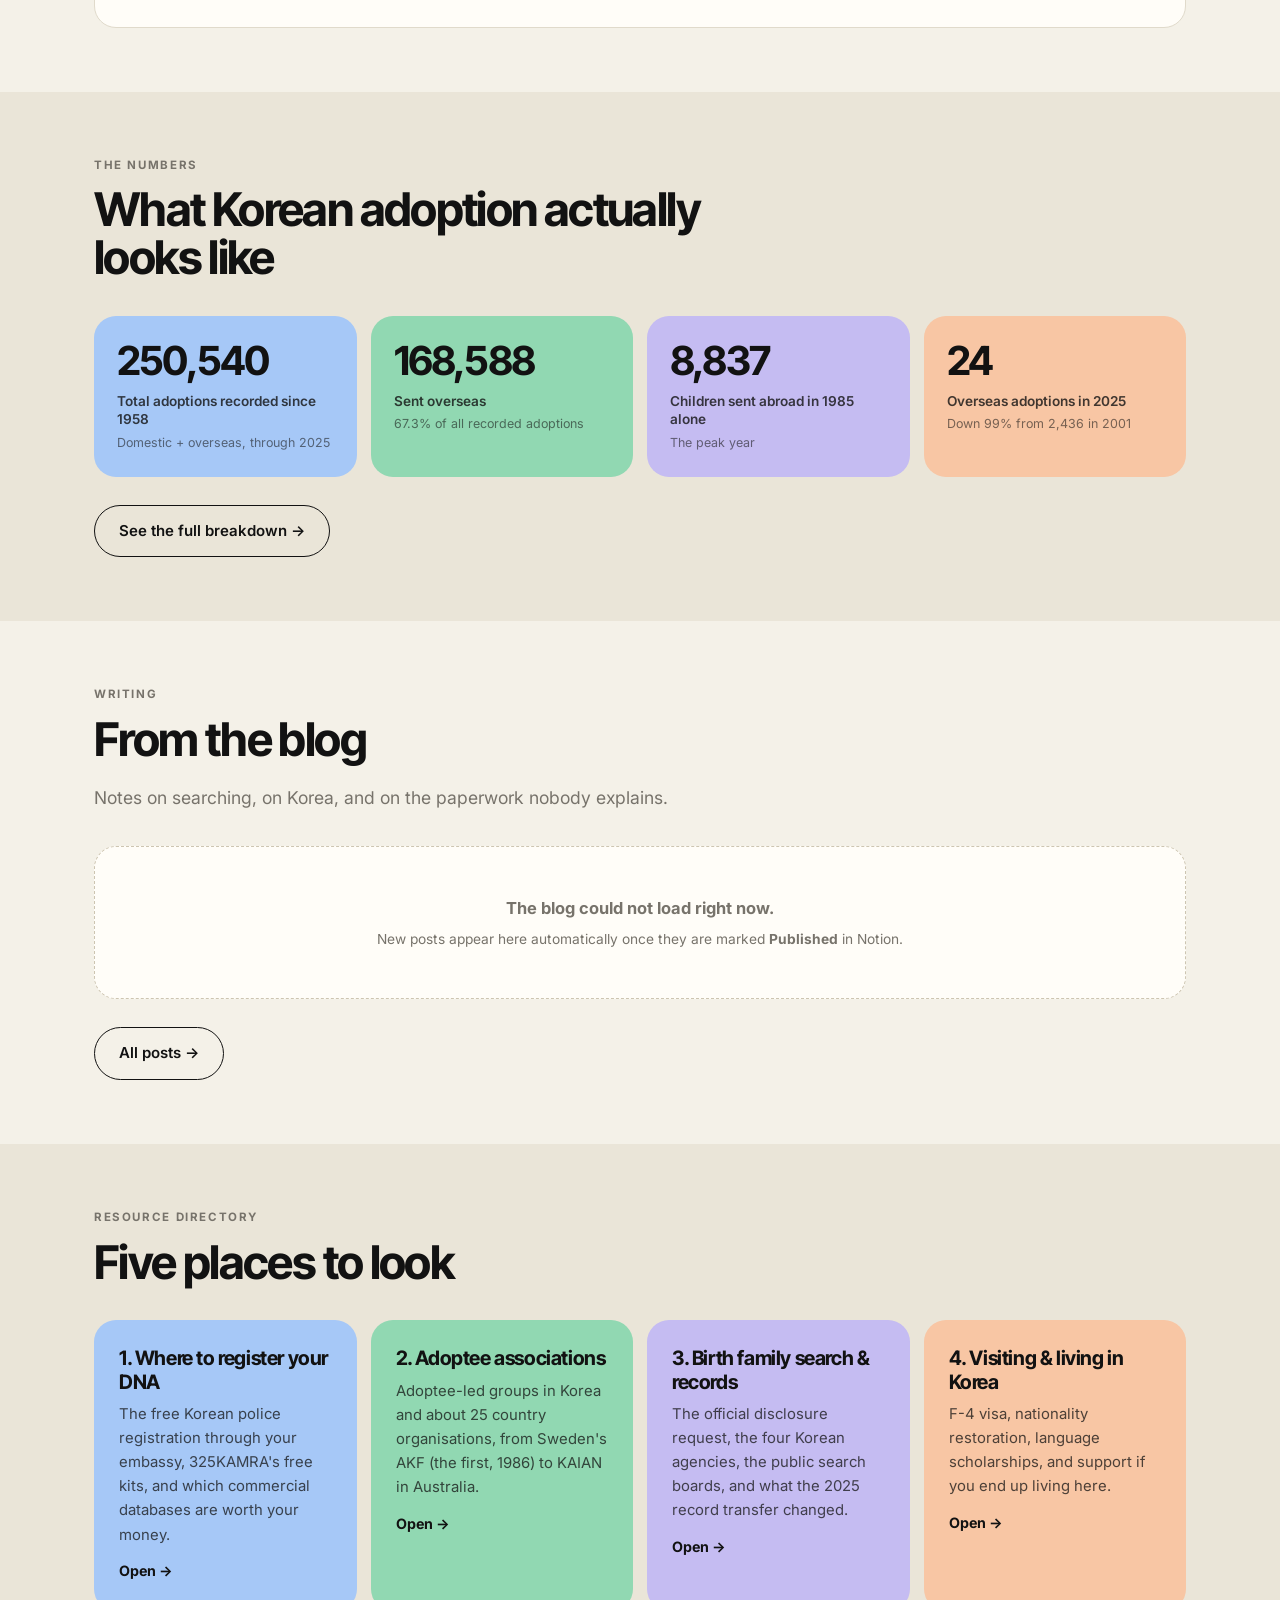
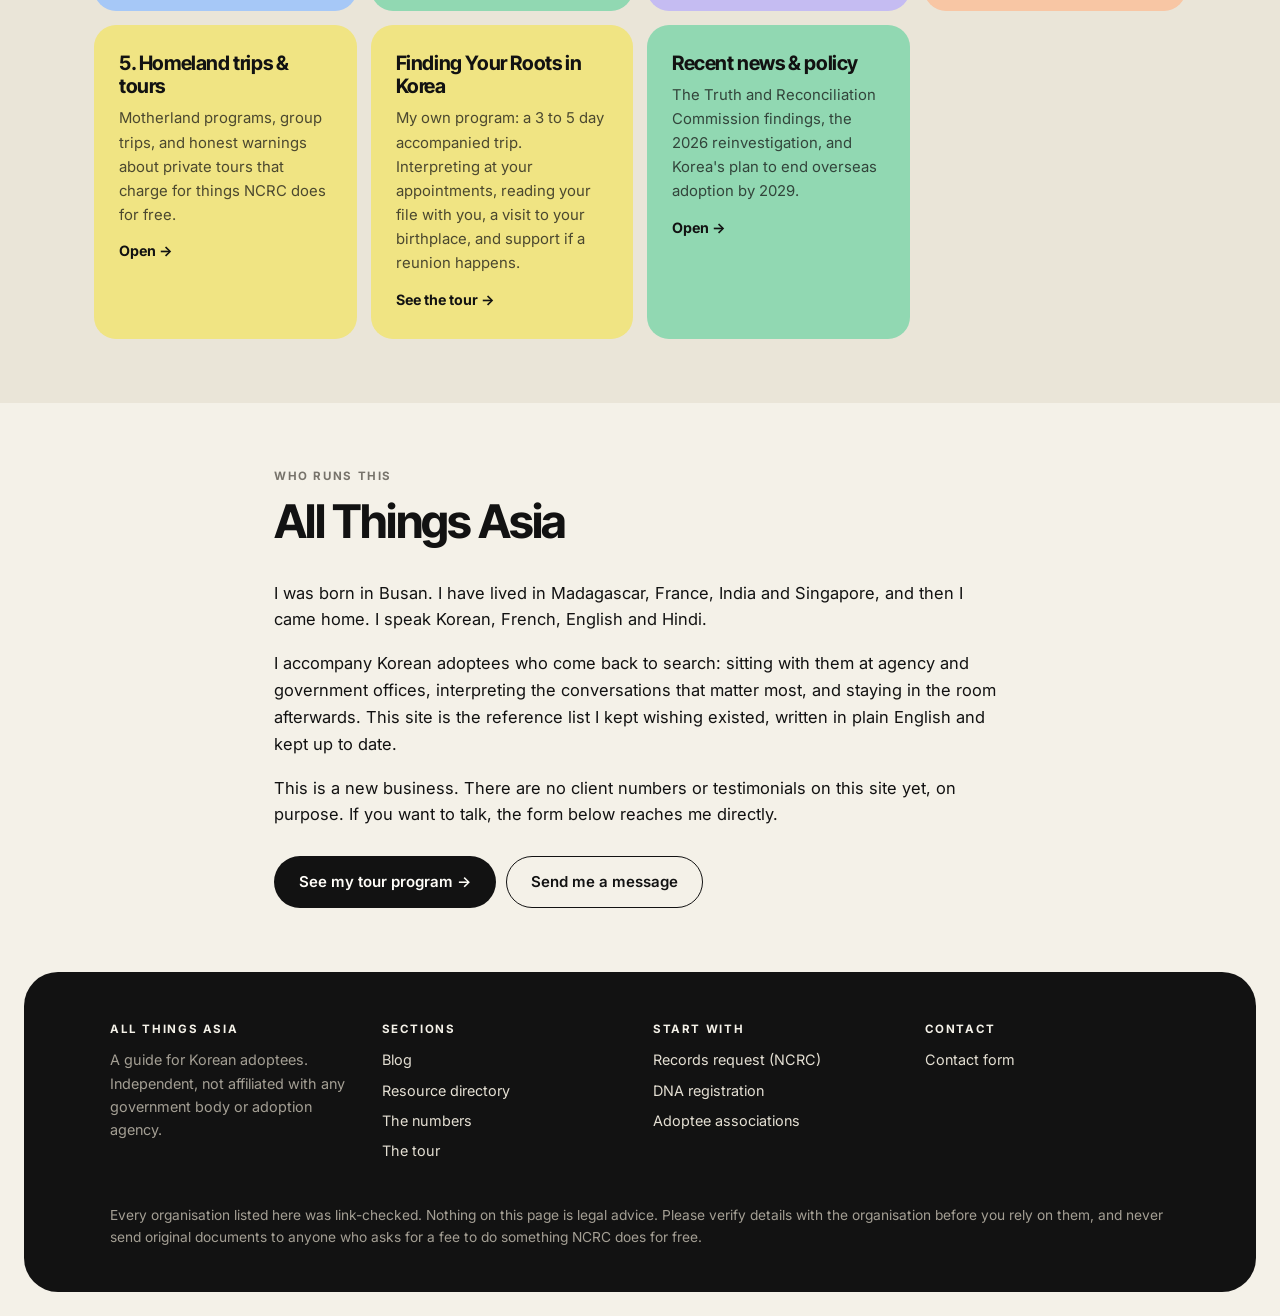
==== commit 3146d580: "Redesign: cream canvas, Inter Tight display, rounded pastel blocks, pill UI" ====
--- a/index.html
+++ b/index.html
@@ -10,7 +10,7 @@
 <meta property="og:type" content="website">
 <link rel="preconnect" href="https://fonts.googleapis.com">
 <link rel="preconnect" href="https://fonts.gstatic.com" crossorigin>
-<link href="https://fonts.googleapis.com/css2?family=Fraunces:opsz,wght@9..144,400;9..144,600&family=Inter:wght@400;500;600;700&display=swap" rel="stylesheet">
+<link href="https://fonts.googleapis.com/css2?family=Inter+Tight:wght@500;600;700;800&family=Inter:wght@400;500;600;700&display=swap" rel="stylesheet">
 <link rel="stylesheet" href="assets/site.css">
 </head>
 <body>
@@ -136,7 +136,7 @@
         <p>Motherland programs, group trips, and honest warnings about private tours that charge for things NCRC does for free.</p>
         <a class="go" href="resources.html#trips">Open &rarr;</a>
       </div>
-      <div class="card" style="background:var(--accent-soft);border-color:#eccfc4">
+      <div class="card" style="background:var(--lemon);border-color:transparent">
         <h3>Finding Your Roots in Korea</h3>
         <p>My own program: a 3 to 5 day accompanied trip. Interpreting at your appointments, reading your file with you, a visit to your birthplace, and support if a reunion happens.</p>
         <a class="go" href="tour.html">See the tour &rarr;</a>
--- a/assets/site.css
+++ b/assets/site.css
@@ -1,175 +1,238 @@
-/* All Things Asia — Korean Adoptee Hub */
+/* All Things Asia — Korean Adoptee Hub
+   Design: cream canvas, tight bold grotesk, rounded pastel blocks, pill buttons. */
 :root{
-  --ink:#1c1a17; --ink-2:#3d372f; --muted:#7a7166;
-  --paper:#faf7f2; --paper-2:#f3ede3; --card:#ffffff;
-  --line:#e7ded0; --line-2:#d6c9b4;
-  --accent:#b0503a; --accent-soft:#f6e7e1;
-  --green:#2f5d50; --green-soft:#e4ede9;
-  --radius:14px;
-  --serif:"Fraunces",Georgia,"Times New Roman",serif;
+  --ink:#121212; --ink-2:#3c3a36; --muted:#77736b;
+  --paper:#f4f1e8; --paper-2:#eae5d8; --card:#fffdf8;
+  --line:#e0dacb; --line-2:#cdc5b1;
+
+  --accent:#4a3fd4;          /* periwinkle — links & marks */
+  --accent-soft:#e7e4fb;
+
+  --sky:#a6c8f7;  --sky-ink:#153a70;
+  --mint:#91d8b2; --mint-ink:#0f4a31;
+  --lilac:#c5bcf2; --lilac-ink:#2c2073;
+  --peach:#f8c6a4; --peach-ink:#7a3c11;
+  --lemon:#f0e483; --lemon-ink:#5c4f06;
+
+  --green:#0f4a31; --green-soft:#e2f2ea;
+
+  --radius:22px;
+  --serif:"Inter Tight",-apple-system,BlinkMacSystemFont,"Helvetica Neue",Arial,sans-serif;
   --sans:"Inter",-apple-system,BlinkMacSystemFont,"Segoe UI",Roboto,sans-serif;
 }
 *{box-sizing:border-box}
 html{scroll-behavior:smooth}
 body{
   margin:0;background:var(--paper);color:var(--ink);
-  font-family:var(--sans);font-size:16.5px;line-height:1.7;
+  font-family:var(--sans);font-size:16.5px;line-height:1.62;
   -webkit-font-smoothing:antialiased;
 }
 a{color:var(--accent);text-decoration:none}
 a:hover{text-decoration:underline}
 img{max-width:100%;display:block}
-.wrap{max-width:1080px;margin:0 auto;padding:0 24px}
-.narrow{max-width:760px}
-
-h1,h2,h3,h4{font-family:var(--serif);font-weight:600;line-height:1.2;margin:0 0 .5em;letter-spacing:-.01em}
-h1{font-size:clamp(2.1rem,5vw,3.4rem)}
-h2{font-size:clamp(1.5rem,3vw,2.1rem)}
-h3{font-size:1.2rem}
-p{margin:0 0 1.1em}
-.lede{font-size:1.15rem;color:var(--ink-2)}
+.wrap{max-width:1140px;margin:0 auto;padding:0 24px}
+.narrow{max-width:780px}
+
+h1,h2,h3,h4{font-family:var(--serif);font-weight:700;line-height:1.03;margin:0 0 .45em;letter-spacing:-.035em}
+h1{font-size:clamp(2.6rem,6.4vw,4.8rem)}
+h2{font-size:clamp(1.9rem,3.8vw,2.9rem)}
+h3{font-size:1.24rem;letter-spacing:-.02em;line-height:1.18}
+p{margin:0 0 1.05em}
+.lede{font-size:1.1rem;color:var(--ink-2);line-height:1.6}
 .muted{color:var(--muted)}
 .small{font-size:.86rem}
 .center{text-align:center}
-
-/* ---------- header ---------- */
-header.site{
-  position:sticky;top:0;z-index:50;
-  background:rgba(250,247,242,.88);backdrop-filter:blur(10px);
-  border-bottom:1px solid var(--line);
-}
-header.site .bar{display:flex;align-items:center;gap:28px;height:64px}
-.brand{font-family:var(--serif);font-weight:600;font-size:1.06rem;color:var(--ink);letter-spacing:-.01em;white-space:nowrap}
+.kicker{font-size:.72rem;letter-spacing:.14em;text-transform:uppercase;font-weight:700}
+
+/* ---------- header: floating pill ---------- */
+header.site{position:sticky;top:0;z-index:60;background:transparent;padding:14px 0 0;border:0}
+header.site .bar{
+  display:flex;align-items:center;gap:24px;height:58px;
+  background:var(--card);border:1px solid var(--line);
+  border-radius:999px;padding:0 10px 0 22px;
+  box-shadow:0 2px 14px rgba(18,18,18,.05);
+}
+.brand{font-family:var(--serif);font-weight:700;font-size:1.02rem;color:var(--ink);letter-spacing:-.04em;white-space:nowrap}
 .brand:hover{text-decoration:none}
 .brand span{color:var(--accent)}
-nav.main{margin-left:auto;display:flex;gap:22px;flex-wrap:wrap}
-nav.main a{color:var(--ink-2);font-size:.93rem;font-weight:500}
-nav.main a.on{color:var(--accent)}
-.navtoggle{display:none}
+nav.main{margin-left:auto;display:flex;gap:4px;flex-wrap:wrap;align-items:center}
+nav.main a{color:var(--ink-2);font-size:.9rem;font-weight:600;padding:8px 14px;border-radius:999px}
+nav.main a:hover{text-decoration:none;background:var(--paper-2)}
+nav.main a.on{background:var(--ink);color:var(--card)}
 
 /* ---------- hero ---------- */
-.hero{padding:76px 0 60px;border-bottom:1px solid var(--line);background:
-  radial-gradient(1000px 420px at 82% -8%, var(--accent-soft) 0%, transparent 62%),
-  radial-gradient(760px 400px at 6% 4%, var(--green-soft) 0%, transparent 60%);}
-.hero .kicker{font-size:.78rem;letter-spacing:.16em;text-transform:uppercase;color:var(--accent);font-weight:600;margin-bottom:16px}
-.hero p.lede{max-width:620px}
-.cta{display:flex;gap:12px;flex-wrap:wrap;margin-top:26px}
-.btn{display:inline-block;padding:12px 22px;border-radius:999px;font-weight:600;font-size:.95rem;border:1px solid transparent;cursor:pointer}
-.btn-p{background:var(--ink);color:#fff}
+.hero{
+  padding:64px 0 58px;margin:14px auto 0;
+  border-radius:34px;
+  background:
+    radial-gradient(620px 320px at 88% 4%, var(--lilac) 0%, transparent 66%),
+    radial-gradient(520px 300px at 8% 92%, var(--mint) 0%, transparent 64%),
+    radial-gradient(560px 300px at 52% 104%, var(--peach) 0%, transparent 60%),
+    var(--card);
+  max-width:1140px;
+  border:1px solid var(--line);
+}
+.hero > .wrap{padding-left:40px;padding-right:40px;max-width:none}
+.hero .kicker{color:var(--accent);margin-bottom:18px}
+.hero p.lede{max-width:600px;font-size:1.12rem}
+.cta{display:flex;gap:10px;flex-wrap:wrap;margin-top:28px}
+.btn{display:inline-flex;align-items:center;gap:8px;padding:13px 24px;border-radius:999px;font-weight:600;font-size:.94rem;border:1.5px solid transparent;cursor:pointer;transition:background .15s,color .15s,border-color .15s}
+.btn-p{background:var(--ink);color:var(--card)}
 .btn-p:hover{background:var(--accent);text-decoration:none}
-.btn-s{background:transparent;color:var(--ink);border-color:var(--line-2)}
-.btn-s:hover{border-color:var(--ink);text-decoration:none}
+.btn-s{background:transparent;color:var(--ink);border-color:var(--ink)}
+.btn-s:hover{background:var(--ink);color:var(--card);text-decoration:none}
 
 /* ---------- sections ---------- */
-section{padding:62px 0}
-section.alt{background:var(--paper-2);border-top:1px solid var(--line);border-bottom:1px solid var(--line)}
-.sechead{margin-bottom:34px}
-.sechead .kicker{font-size:.76rem;letter-spacing:.15em;text-transform:uppercase;color:var(--muted);font-weight:600;margin-bottom:10px}
+section{padding:64px 0}
+section.alt{background:var(--paper-2)}
+.sechead{margin-bottom:34px;max-width:720px}
+.sechead .kicker{color:var(--muted);margin-bottom:12px}
 
 /* ---------- grid + cards ---------- */
-.grid{display:grid;gap:18px}
+.grid{display:grid;gap:14px}
 .g2{grid-template-columns:repeat(auto-fit,minmax(300px,1fr))}
-.g3{grid-template-columns:repeat(auto-fit,minmax(250px,1fr))}
-.g4{grid-template-columns:repeat(auto-fit,minmax(200px,1fr))}
-.card{background:var(--card);border:1px solid var(--line);border-radius:var(--radius);padding:22px}
-.card h3{margin-bottom:.35em}
-.card p{margin-bottom:.6em;font-size:.94rem;color:var(--ink-2)}
+.g3{grid-template-columns:repeat(auto-fit,minmax(252px,1fr))}
+.g4{grid-template-columns:repeat(auto-fit,minmax(198px,1fr))}
+.card{background:var(--card);border:1px solid var(--line);border-radius:var(--radius);padding:26px 24px}
+.card h3{margin-bottom:.4em}
+.card p{margin-bottom:.7em;font-size:.93rem;color:var(--ink-2)}
 .card p:last-child{margin-bottom:0}
+.card .go{font-weight:700;font-size:.89rem}
+
+/* pastel cycling for resource cards */
+.grid.g3 > .card{border-color:transparent}
+.grid.g3 > .card:nth-child(5n+1){background:var(--sky)}
+.grid.g3 > .card:nth-child(5n+2){background:var(--mint)}
+.grid.g3 > .card:nth-child(5n+3){background:var(--lilac)}
+.grid.g3 > .card:nth-child(5n+4){background:var(--peach)}
+.grid.g3 > .card:nth-child(5n+5){background:var(--lemon)}
+.grid.g3 > .card p{color:rgba(18,18,18,.74)}
+.grid.g3 > .card .go{color:var(--ink)}
 
 /* stat tiles */
-.stat{background:var(--card);border:1px solid var(--line);border-radius:var(--radius);padding:20px}
-.stat .n{font-family:var(--serif);font-size:2.1rem;font-weight:600;line-height:1;letter-spacing:-.02em}
-.stat .l{font-size:.84rem;color:var(--muted);margin-top:8px}
-.stat .s{font-size:.78rem;color:var(--muted);margin-top:4px;opacity:.85}
+.stat{background:var(--card);border:1px solid var(--line);border-radius:var(--radius);padding:24px 22px}
+.stat .n{font-family:var(--serif);font-size:2.5rem;font-weight:700;line-height:.98;letter-spacing:-.045em}
+.stat .l{font-size:.85rem;color:var(--ink-2);margin-top:12px;font-weight:600;line-height:1.35}
+.stat .s{font-size:.78rem;color:var(--muted);margin-top:6px;line-height:1.35}
+.grid.g4 > .stat{border-color:transparent}
+.grid.g4 > .stat:nth-child(4n+1){background:var(--sky)}
+.grid.g4 > .stat:nth-child(4n+2){background:var(--mint)}
+.grid.g4 > .stat:nth-child(4n+3){background:var(--lilac)}
+.grid.g4 > .stat:nth-child(4n+4){background:var(--peach)}
+.grid.g4 > .stat .l{color:rgba(18,18,18,.8)}
+.grid.g4 > .stat .s{color:rgba(18,18,18,.56)}
+.grid.g3 > .stat{background:var(--card);border-color:var(--line)}
 
 /* step list */
-ol.steps{list-style:none;counter-reset:s;padding:0;margin:0;display:grid;gap:14px}
-ol.steps li{counter-increment:s;position:relative;padding:18px 20px 18px 62px;background:var(--card);border:1px solid var(--line);border-radius:var(--radius)}
+ol.steps{list-style:none;counter-reset:s;padding:0;margin:0;display:grid;gap:10px}
+ol.steps li{counter-increment:s;position:relative;padding:24px 26px 24px 78px;background:var(--card);border:1px solid var(--line);border-radius:var(--radius)}
 ol.steps li::before{
-  content:counter(s);position:absolute;left:18px;top:18px;width:30px;height:30px;border-radius:50%;
-  background:var(--accent);color:#fff;font-weight:700;font-size:.9rem;display:grid;place-items:center;font-family:var(--sans)
-}
-ol.steps b{display:block;font-family:var(--serif);font-size:1.05rem;margin-bottom:2px}
-ol.steps p{font-size:.93rem;margin:0;color:var(--ink-2)}
+  content:counter(s);position:absolute;left:24px;top:22px;width:36px;height:36px;border-radius:50%;
+  background:var(--ink);color:var(--card);font-weight:700;font-size:.95rem;display:grid;place-items:center;font-family:var(--serif)
+}
+ol.steps li:nth-child(5n+1)::before{background:var(--sky);color:var(--sky-ink)}
+ol.steps li:nth-child(5n+2)::before{background:var(--mint);color:var(--mint-ink)}
+ol.steps li:nth-child(5n+3)::before{background:var(--lilac);color:var(--lilac-ink)}
+ol.steps li:nth-child(5n+4)::before{background:var(--peach);color:var(--peach-ink)}
+ol.steps li:nth-child(5n+5)::before{background:var(--lemon);color:var(--lemon-ink)}
+ol.steps b{display:block;font-family:var(--serif);font-size:1.18rem;font-weight:700;letter-spacing:-.025em;margin-bottom:4px;line-height:1.2}
+ol.steps p{font-size:.94rem;margin:0;color:var(--ink-2)}
 
 /* ---------- resource entries ---------- */
-.res{border:1px solid var(--line);border-radius:var(--radius);background:var(--card);padding:20px 22px;margin-bottom:14px}
-.res .top{display:flex;align-items:baseline;gap:10px;flex-wrap:wrap;margin-bottom:6px}
-.res .name{font-family:var(--serif);font-size:1.13rem;font-weight:600}
-.res .kr{font-size:.85rem;color:var(--muted)}
+.res{border:1px solid var(--line);border-radius:var(--radius);background:var(--card);padding:24px 26px;margin-bottom:12px}
+.res .top{display:flex;align-items:baseline;gap:10px;flex-wrap:wrap;margin-bottom:8px}
+.res .name{font-family:var(--serif);font-size:1.25rem;font-weight:700;letter-spacing:-.025em}
+.res .kr{font-size:.84rem;color:var(--muted)}
 .res p{font-size:.94rem;margin:0 0 10px;color:var(--ink-2)}
 .res .meta{display:flex;gap:8px;flex-wrap:wrap;align-items:center}
-.tag{display:inline-block;font-size:.73rem;font-weight:600;letter-spacing:.03em;padding:3px 10px;border-radius:999px;background:var(--paper-2);color:var(--ink-2);border:1px solid var(--line)}
-.tag.free{background:var(--green-soft);color:var(--green);border-color:#cadbd4}
-.tag.paid{background:#fdf3e3;color:#8a5a18;border-color:#f0dcb8}
-.tag.official{background:#e8eefb;color:#2b4a86;border-color:#cddaf2}
-.res a.go{font-size:.88rem;font-weight:600}
-.note{background:var(--accent-soft);border-left:3px solid var(--accent);border-radius:8px;padding:14px 18px;font-size:.92rem;margin:0 0 22px}
-.note b{font-family:var(--serif)}
+.tag{display:inline-block;font-size:.72rem;font-weight:700;letter-spacing:.02em;padding:5px 12px;border-radius:999px;background:var(--paper-2);color:var(--ink-2)}
+.tag.free{background:var(--mint);color:var(--mint-ink)}
+.tag.paid{background:var(--lemon);color:var(--lemon-ink)}
+.tag.official{background:var(--sky);color:var(--sky-ink)}
+.res a.go{font-size:.88rem;font-weight:700}
+.note{background:var(--lemon);border:0;border-radius:var(--radius);padding:20px 24px;font-size:.94rem;margin:0 0 22px;color:var(--lemon-ink)}
+.note b{font-family:var(--serif);letter-spacing:-.02em}
+.note a{color:var(--lemon-ink);text-decoration:underline}
 
 /* anchor nav */
-.anchors{display:flex;gap:10px;flex-wrap:wrap;margin:26px 0 0}
-.anchors a{font-size:.88rem;font-weight:600;padding:8px 15px;border:1px solid var(--line-2);border-radius:999px;color:var(--ink-2);background:var(--card)}
-.anchors a:hover{border-color:var(--ink);text-decoration:none}
+.anchors{display:flex;gap:8px;flex-wrap:wrap;margin:28px 0 0}
+.anchors a{font-size:.87rem;font-weight:600;padding:9px 17px;border:1.5px solid var(--ink);border-radius:999px;color:var(--ink);background:transparent}
+.anchors a:hover{background:var(--ink);color:var(--card);text-decoration:none}
 
 /* ---------- blog ---------- */
-.posts{display:grid;gap:20px;grid-template-columns:repeat(auto-fill,minmax(300px,1fr))}
+.posts{display:grid;gap:16px;grid-template-columns:repeat(auto-fill,minmax(300px,1fr))}
 .post-card{background:var(--card);border:1px solid var(--line);border-radius:var(--radius);overflow:hidden;display:flex;flex-direction:column}
-.post-card .thumb{aspect-ratio:16/9;background:var(--paper-2) center/cover no-repeat}
-.post-card .body{padding:20px;display:flex;flex-direction:column;flex:1}
-.post-card .cat{font-size:.72rem;letter-spacing:.11em;text-transform:uppercase;color:var(--accent);font-weight:700;margin-bottom:8px}
-.post-card h3{font-size:1.16rem;margin-bottom:.4em}
+.post-card .thumb{aspect-ratio:16/10;background:var(--paper-2) center/cover no-repeat;margin:10px 10px 0;border-radius:15px}
+.post-card .body{padding:22px;display:flex;flex-direction:column;flex:1}
+.post-card .cat{display:inline-block;align-self:flex-start;font-size:.7rem;letter-spacing:.08em;text-transform:uppercase;font-weight:700;margin-bottom:12px;padding:5px 11px;border-radius:999px;background:var(--lilac);color:var(--lilac-ink)}
+.post-card:nth-child(4n+2) .cat{background:var(--mint);color:var(--mint-ink)}
+.post-card:nth-child(4n+3) .cat{background:var(--peach);color:var(--peach-ink)}
+.post-card:nth-child(4n+4) .cat{background:var(--sky);color:var(--sky-ink)}
+.post-card h3{font-size:1.28rem;margin-bottom:.45em}
 .post-card h3 a{color:var(--ink)}
 .post-card .ex{font-size:.92rem;color:var(--ink-2);flex:1}
-.post-card .date{font-size:.8rem;color:var(--muted);margin-top:14px}
-.empty{border:1px dashed var(--line-2);border-radius:var(--radius);padding:44px 28px;text-align:center;color:var(--muted);background:var(--card)}
-.filters{display:flex;gap:9px;flex-wrap:wrap;margin-bottom:28px}
-.filters button{font:inherit;font-size:.87rem;font-weight:600;padding:7px 15px;border-radius:999px;border:1px solid var(--line-2);background:var(--card);color:var(--ink-2);cursor:pointer}
-.filters button.on{background:var(--ink);color:#fff;border-color:var(--ink)}
+.post-card .date{font-size:.8rem;color:var(--muted);margin-top:16px}
+.empty{border:1.5px dashed var(--line-2);border-radius:var(--radius);padding:48px 28px;text-align:center;color:var(--muted);background:var(--card)}
+.filters{display:flex;gap:8px;flex-wrap:wrap;margin-bottom:28px}
+.filters button{font:inherit;font-size:.87rem;font-weight:600;padding:9px 17px;border-radius:999px;border:1.5px solid var(--line-2);background:transparent;color:var(--ink-2);cursor:pointer}
+.filters button:hover{border-color:var(--ink)}
+.filters button.on{background:var(--ink);color:var(--card);border-color:var(--ink)}
 
 /* article */
-article.post{padding:52px 0 70px}
-article.post .ph{margin-bottom:34px}
-article.post h1{margin-bottom:.3em}
+article.post{padding:48px 0 76px}
+article.post .ph{margin-bottom:36px}
+article.post h1{font-size:clamp(2.1rem,4.6vw,3.4rem);margin-bottom:.28em}
 article.post .pmeta{font-size:.9rem;color:var(--muted)}
-.prose{font-size:1.06rem;line-height:1.82}
-.prose h2{margin-top:2em;font-size:1.6rem}
-.prose h3{margin-top:1.7em;font-size:1.22rem}
-.prose ul,.prose ol{padding-left:1.3em;margin:0 0 1.1em}
+.prose{font-size:1.07rem;line-height:1.75}
+.prose h2{margin-top:1.9em;font-size:1.75rem}
+.prose h3{margin-top:1.6em;font-size:1.26rem}
+.prose ul,.prose ol{padding-left:1.25em;margin:0 0 1.1em}
 .prose li{margin-bottom:.4em}
-.prose blockquote{margin:1.6em 0;padding:4px 0 4px 20px;border-left:3px solid var(--accent);color:var(--ink-2);font-style:italic}
+.prose blockquote{margin:1.6em 0;padding:20px 24px;border:0;border-radius:var(--radius);background:var(--lilac);color:var(--lilac-ink);font-style:normal;font-weight:500}
+.prose blockquote p:last-child{margin:0}
 .prose img{border-radius:var(--radius);margin:1.6em 0}
+.prose figure{margin:1.6em 0}
 .prose hr{border:0;border-top:1px solid var(--line);margin:2.2em 0}
-.prose pre{background:#1c1a17;color:#f5efe6;padding:16px 18px;border-radius:10px;overflow-x:auto;font-size:.88rem}
-.prose code{background:var(--paper-2);padding:2px 6px;border-radius:5px;font-size:.9em}
+.prose pre{background:var(--ink);color:#f4f1e8;padding:18px 20px;border-radius:14px;overflow-x:auto;font-size:.88rem}
+.prose code{background:var(--paper-2);padding:2px 6px;border-radius:6px;font-size:.9em}
 .prose pre code{background:none;padding:0}
-.prose .callout{display:flex;gap:12px;background:var(--paper-2);border:1px solid var(--line);border-radius:10px;padding:16px 18px;margin:1.4em 0;font-size:.98rem}
+.prose .callout{display:flex;gap:12px;background:var(--mint);color:var(--mint-ink);border:0;border-radius:var(--radius);padding:20px 22px;margin:1.5em 0;font-size:.98rem}
 .prose .todo{list-style:none;padding-left:0}
-.skel{height:16px;border-radius:6px;background:linear-gradient(90deg,var(--paper-2),#fff,var(--paper-2));background-size:200% 100%;animation:sh 1.3s infinite;margin-bottom:10px}
+.prose details{border-radius:14px;background:var(--card);padding:14px 18px;margin:1em 0}
+.skel{height:16px;border-radius:8px;background:linear-gradient(90deg,var(--paper-2),var(--card),var(--paper-2));background-size:200% 100%;animation:sh 1.3s infinite;margin-bottom:10px}
 @keyframes sh{0%{background-position:200% 0}100%{background-position:-200% 0}}
 
-/* ---------- chart ---------- */
-.chartbox{background:var(--card);border:1px solid var(--line);border-radius:var(--radius);padding:24px;margin-bottom:20px}
-.chartbox h3{margin-bottom:.2em}
-.chartbox .cap{font-size:.84rem;color:var(--muted);margin-bottom:16px}
+/* ---------- charts & tables ---------- */
+.chartbox{background:var(--card);border:1px solid var(--line);border-radius:var(--radius);padding:28px;margin-bottom:14px}
+.chartbox h3{margin-bottom:.25em}
+.chartbox .cap{font-size:.84rem;color:var(--muted);margin-bottom:18px}
 table.data{width:100%;border-collapse:collapse;font-size:.88rem}
-table.data th,table.data td{padding:8px 10px;border-bottom:1px solid var(--line);text-align:right}
+table.data th,table.data td{padding:10px 12px;border-bottom:1px solid var(--line);text-align:right}
 table.data th:first-child,table.data td:first-child{text-align:left}
-table.data thead th{font-size:.76rem;letter-spacing:.06em;text-transform:uppercase;color:var(--muted);font-weight:600}
+table.data thead th{font-size:.72rem;letter-spacing:.09em;text-transform:uppercase;color:var(--muted);font-weight:700}
 .tscroll{overflow-x:auto}
 
 /* ---------- footer ---------- */
-footer.site{border-top:1px solid var(--line);padding:46px 0 60px;background:var(--paper-2);font-size:.9rem;color:var(--muted)}
-footer.site .cols{display:grid;gap:26px;grid-template-columns:repeat(auto-fit,minmax(200px,1fr));margin-bottom:28px}
-footer.site h4{font-size:.78rem;letter-spacing:.12em;text-transform:uppercase;color:var(--ink-2);margin-bottom:10px;font-family:var(--sans);font-weight:700}
+footer.site{border:0;margin:0 24px 24px;border-radius:34px;padding:52px 0 44px;background:var(--ink);color:#b8b3a8;font-size:.9rem}
+footer.site .wrap{padding:0 40px}
+footer.site .cols{display:grid;gap:26px;grid-template-columns:repeat(auto-fit,minmax(200px,1fr));margin-bottom:34px}
+footer.site h4{font-size:.72rem;letter-spacing:.14em;text-transform:uppercase;color:#f4f1e8;margin-bottom:12px;font-family:var(--sans);font-weight:700}
 footer.site ul{list-style:none;padding:0;margin:0}
-footer.site li{margin-bottom:6px}
-footer.site a{color:var(--ink-2)}
-
+footer.site li{margin-bottom:7px}
+footer.site a{color:#e4dfd3}
+footer.site a:hover{color:var(--lemon)}
+footer.site p{color:#a49f94}
+
+@media(max-width:860px){
+  .hero > .wrap{padding-left:24px;padding-right:24px}
+  footer.site .wrap{padding:0 26px}
+}
 @media(max-width:720px){
   body{font-size:16px}
-  nav.main{gap:14px}
-  nav.main a{font-size:.86rem}
-  .hero{padding:52px 0 44px}
+  header.site .bar{height:auto;padding:10px 12px;flex-wrap:wrap;border-radius:26px}
+  nav.main{margin-left:0;width:100%}
+  nav.main a{font-size:.84rem;padding:7px 11px}
+  .hero{padding:44px 0 40px;border-radius:26px;margin-left:14px;margin-right:14px}
   section{padding:46px 0}
-}
+  footer.site{border-radius:26px;margin:0 14px 14px}
+}
